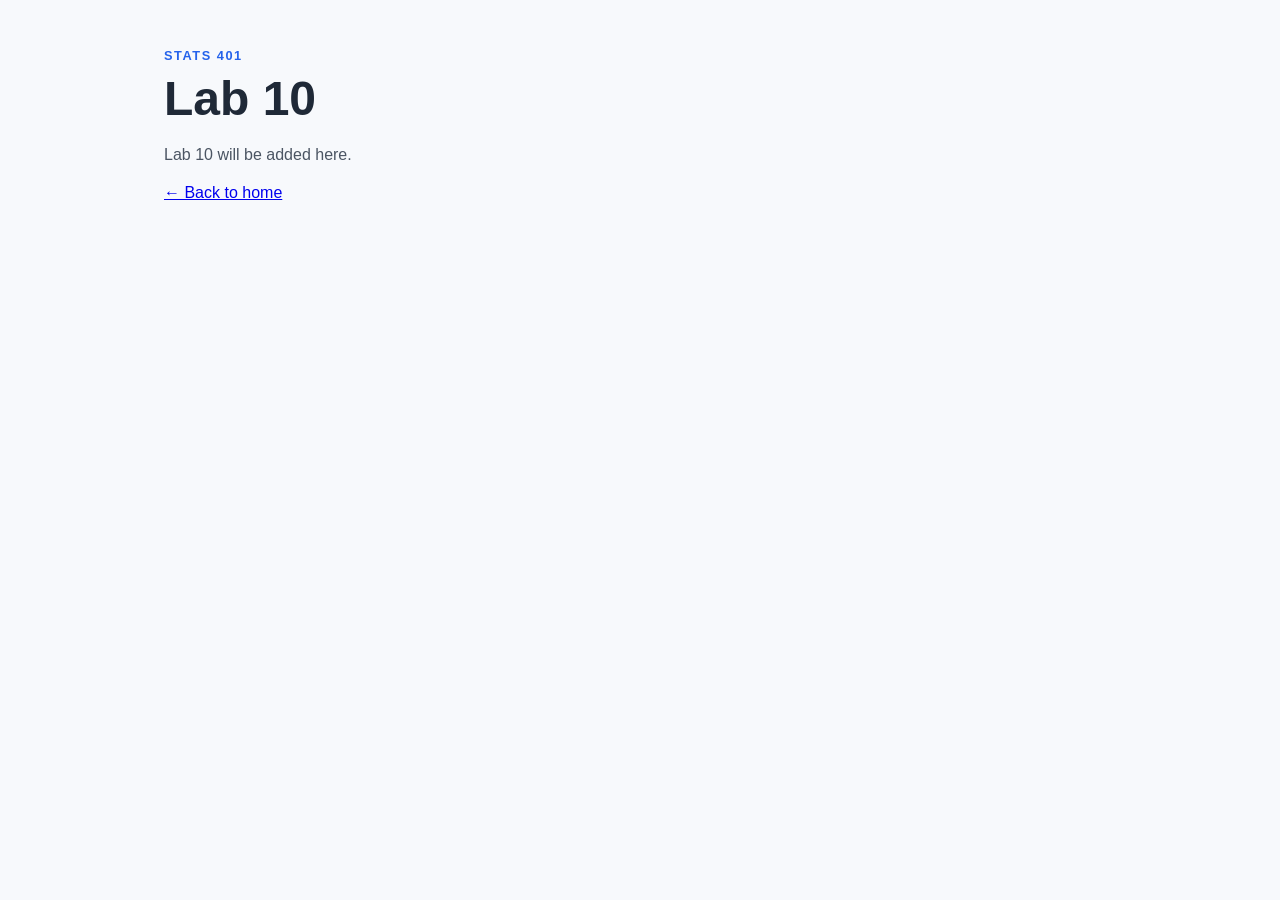
==== lab10/index.html @ aa63a62f "create STATS 401 lab website" ====
<!doctype html><html lang="en"><head><meta charset="UTF-8"><meta name="viewport" content="width=device-width, initial-scale=1.0"><title>Lab 10</title><link rel="stylesheet" href="../css/style.css"></head><body><main class="page-shell"><p class="eyebrow">STATS 401</p><h1>Lab 10</h1><p class="intro">Lab 10 will be added here.</p><p><a href="../index.html">← Back to home</a></p></main></body></html>
---- css/style.css ----
:root { color-scheme: light; font-family: Arial, sans-serif; color: #1f2937; background: #f7f9fc; }
* { box-sizing: border-box; }
body { margin: 0; }
.page-shell { max-width: 1000px; margin: 0 auto; padding: 48px 24px 64px; }
.eyebrow { margin: 0; color: #2563eb; font-size: .8rem; font-weight: 700; letter-spacing: .12em; }
h1 { margin: 8px 0; font-size: clamp(2rem, 5vw, 3rem); }
h2 { margin-top: 0; }
.intro { color: #4b5563; line-height: 1.6; }
.lab-nav { display: flex; flex-wrap: wrap; gap: 8px; margin: 32px 0; padding-bottom: 20px; border-bottom: 1px solid #dbe2ea; }
.lab-nav a { padding: 8px 14px; border-radius: 6px; background: #e9eef5; color: #24324a; text-decoration: none; font-weight: 600; }
.lab-nav a:hover, .lab-nav a.active { background: #2563eb; color: #fff; }
.card { max-width: 650px; padding: 26px; border: 1px solid #dbe2ea; border-radius: 12px; background: #fff; box-shadow: 0 5px 16px rgb(31 41 55 / 7%); }
.button { display: inline-block; margin-top: 8px; padding: 10px 15px; border-radius: 6px; background: #2563eb; color: #fff; text-decoration: none; font-weight: 700; }
.chart-card { padding: 24px; overflow-x: auto; border: 1px solid #dbe2ea; border-radius: 12px; background: #fff; }
#chart svg { display: block; max-width: 100%; height: auto; }
.bar { fill: #2563eb; }
.bar:hover { fill: #1d4ed8; }
.label { fill: #334155; font-size: 13px; text-anchor: middle; }
.score-label { fill: #1e3a5f; font-size: 13px; font-weight: 700; text-anchor: middle; }
.error { color: #b91c1c; font-weight: 700; }
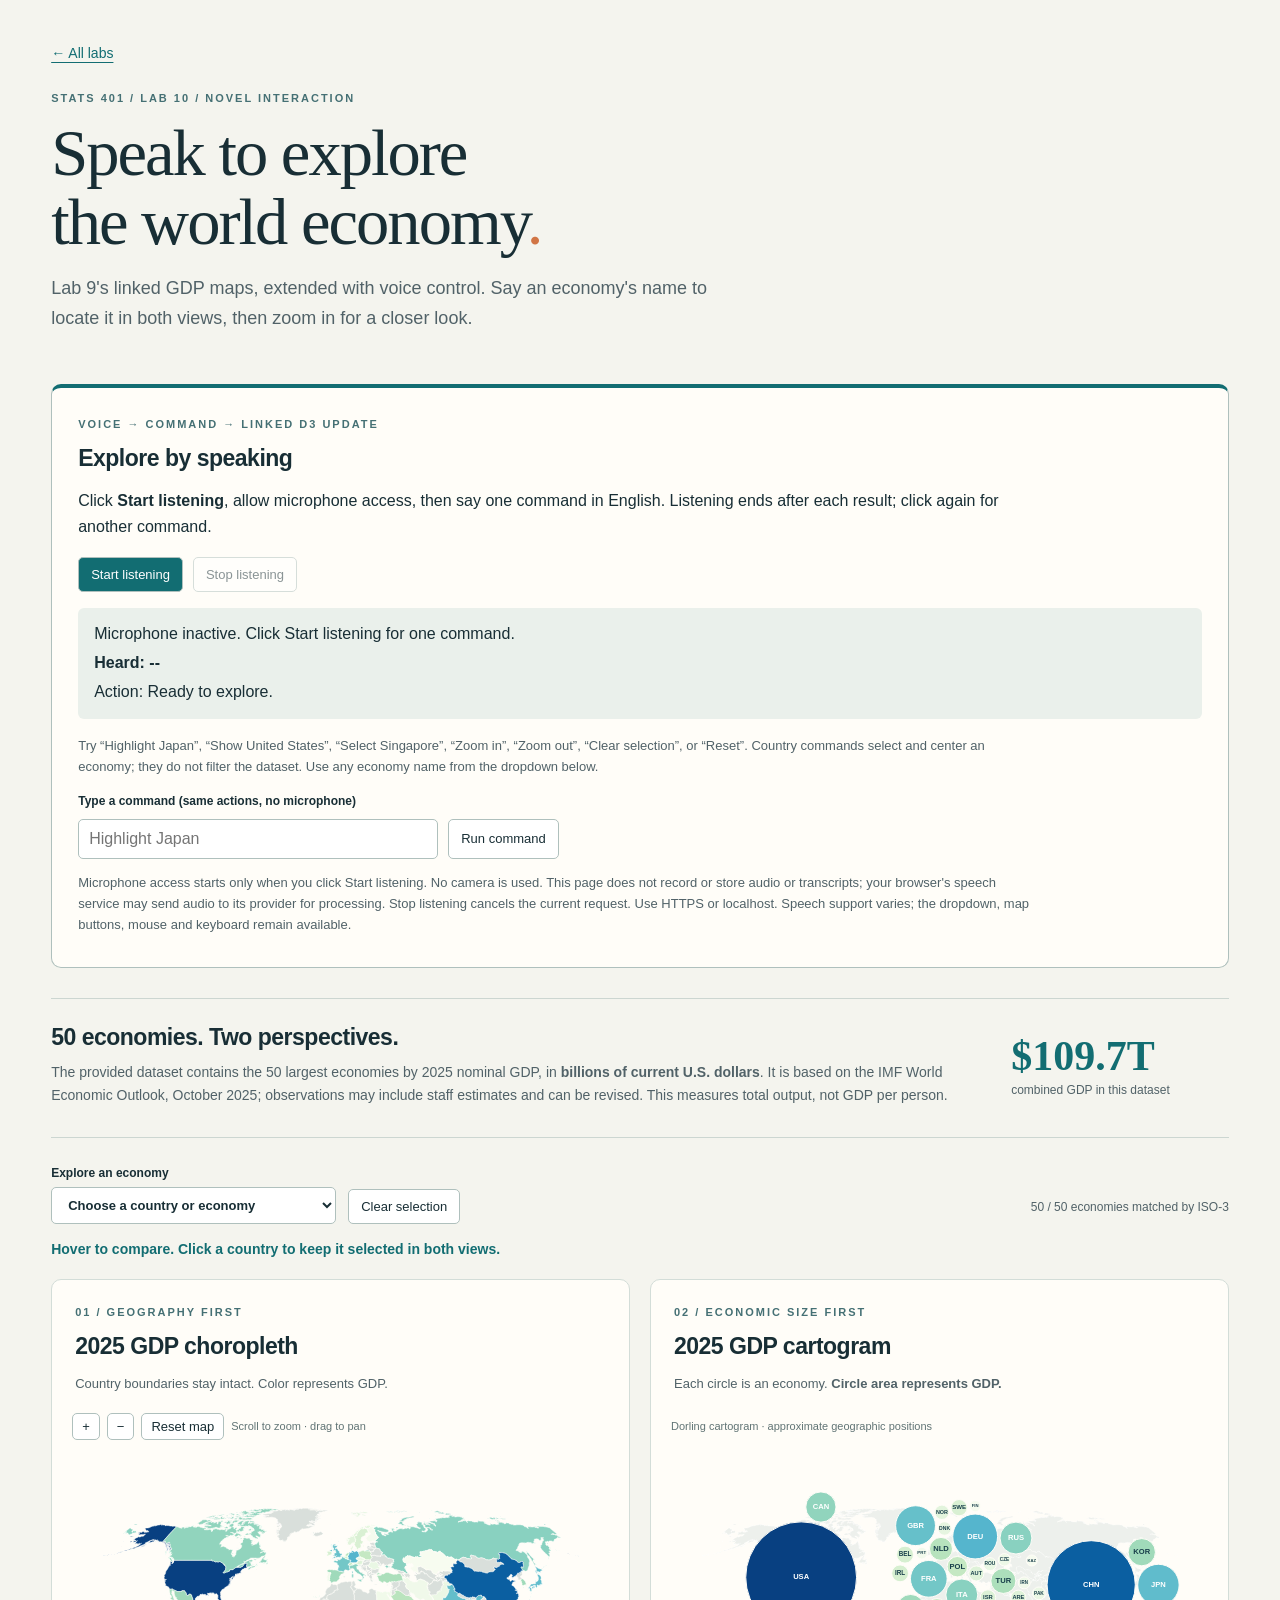
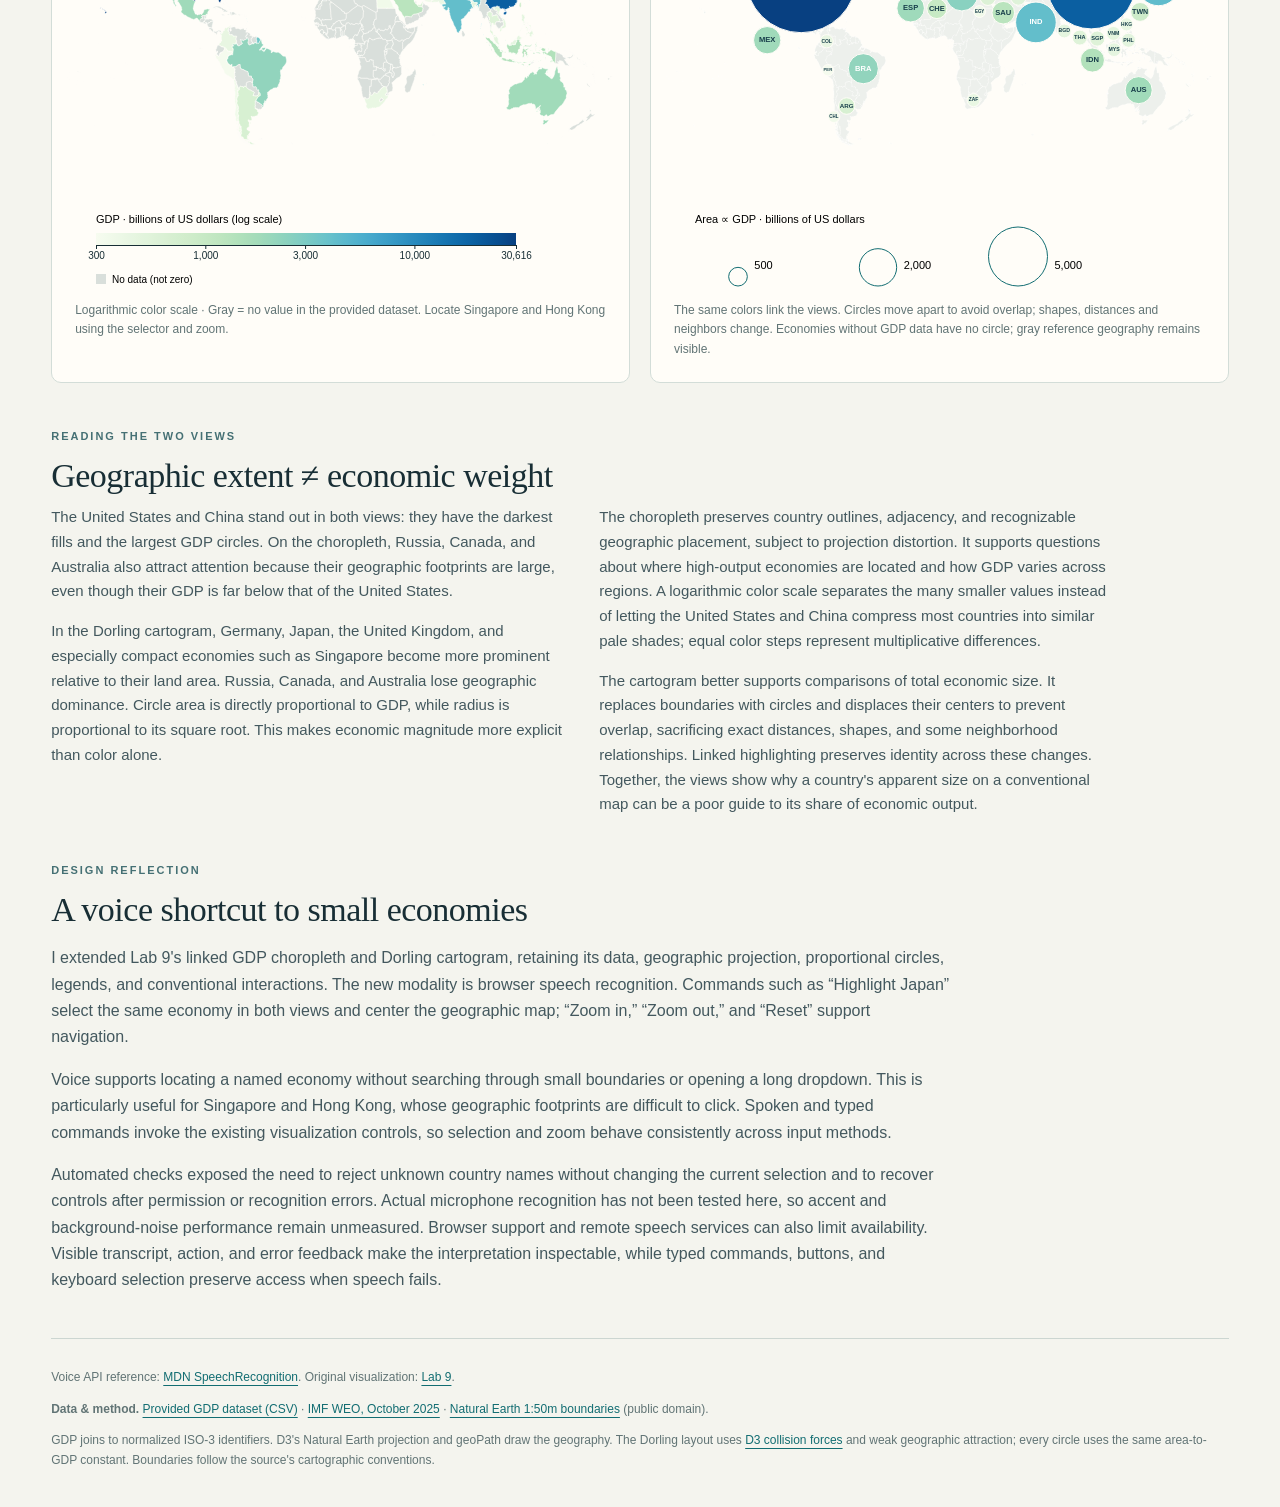
==== commit 03f34997: "Complete Lab 10”" ====
--- a/lab10/index.html
+++ b/lab10/index.html
@@ -1 +1,66 @@
-<!doctype html><html lang="en"><head><meta charset="UTF-8"><meta name="viewport" content="width=device-width, initial-scale=1.0"><title>Lab 10</title><link rel="stylesheet" href="../css/style.css"></head><body><main class="page-shell"><p class="eyebrow">STATS 401</p><h1>Lab 10</h1><p class="intro">Lab 10 will be added here.</p><p><a href="../index.html">← Back to home</a></p></main></body></html>
+<!doctype html>
+<html lang="en">
+<head>
+  <meta charset="UTF-8">
+  <meta name="viewport" content="width=device-width, initial-scale=1">
+  <title>Lab 10 - Speak to explore the world economy</title>
+  <link rel="stylesheet" href="../lab9/lab9.css">
+  <link rel="stylesheet" href="lab10.css">
+  <script defer src="../lab4/vendor/d3.v7.min.js"></script>
+  <script defer src="../lab9/lab9.js"></script>
+  <script defer src="lab10.js"></script>
+</head>
+<body><main>
+  <header>
+    <a class="back" href="../">← All labs</a>
+    <p class="eyebrow">STATS 401 / LAB 10 / NOVEL INTERACTION</p>
+    <h1>Speak to explore<br>the world economy<span>.</span></h1>
+    <p class="intro">Lab 9's linked GDP maps, extended with voice control. Say an economy's name to locate it in both views, then zoom in for a closer look.</p>
+  </header>
+  <section class="voice-panel" aria-labelledby="voice-title">
+    <p class="eyebrow">VOICE &rarr; COMMAND &rarr; LINKED D3 UPDATE</p>
+    <h2 id="voice-title">Explore by speaking</h2>
+    <p>Click <strong>Start listening</strong>, allow microphone access, then say one command in English. Listening ends after each result; click again for another command.</p>
+    <div class="voice-controls"><button id="voice-start" type="button" disabled>Start listening</button><button id="voice-stop" type="button" disabled>Stop listening</button></div>
+    <div class="feedback" aria-live="polite" aria-atomic="true"><p id="voice-status">Preparing voice controls...</p><p id="voice-heard">Heard: --</p><p id="voice-action">Action: Waiting for maps.</p></div>
+    <p class="command-help">Try <q>Highlight Japan</q>, <q>Show United States</q>, <q>Select Singapore</q>, <q>Zoom in</q>, <q>Zoom out</q>, <q>Clear selection</q>, or <q>Reset</q>. Country commands select and center an economy; they do not filter the dataset. Use any economy name from the dropdown below.</p>
+    <form id="command-form"><label for="command-input">Type a command (same actions, no microphone)</label><div class="voice-controls"><input id="command-input" placeholder="Highlight Japan" autocomplete="off" maxlength="120" required><button id="command-run" disabled>Run command</button></div></form>
+    <p class="privacy">Microphone access starts only when you click Start listening. No camera is used. This page does not record or store audio or transcripts; your browser's speech service may send audio to its provider for processing. Stop listening cancels the current request. Use HTTPS or localhost. Speech support varies; the dropdown, map buttons, mouse and keyboard remain available.</p>
+  </section>
+  <section class="dataset" aria-labelledby="dataset-title">
+    <div><h2 id="dataset-title">50 economies. Two perspectives.</h2><p>The provided dataset contains the 50 largest economies by 2025 nominal GDP, in <strong>billions of current U.S. dollars</strong>. It is based on the IMF World Economic Outlook, October 2025; observations may include staff estimates and can be revised. This measures total output, not GDP per person.</p></div>
+    <div class="stat"><strong id="total">—</strong><span>combined GDP in this dataset</span></div>
+  </section>
+  <section class="explorer" aria-label="Coordinated GDP maps">
+    <div class="toolbar"><label for="country-select">Explore an economy <select id="country-select"><option value="">Choose a country or economy</option></select></label><button id="clear" type="button">Clear selection</button><span id="join-status" role="status">Loading boundaries and GDP…</span></div>
+    <p id="selection" aria-live="polite">Hover to compare. Click a country to keep it selected in both views.</p>
+    <div class="maps">
+      <article class="map-card"><div class="card-heading"><p class="eyebrow">01 / GEOGRAPHY FIRST</p><h2>2025 GDP choropleth</h2><p>Country boundaries stay intact. Color represents GDP.</p></div>
+        <div class="map-tools"><button data-zoom="in" type="button" aria-label="Zoom in choropleth">+</button><button data-zoom="out" type="button" aria-label="Zoom out choropleth">−</button><button data-zoom="reset" type="button">Reset map</button><span>Scroll to zoom · drag to pan</span></div>
+        <svg id="choropleth" viewBox="0 0 760 480" role="group" aria-label="World choropleth of 2025 nominal GDP"></svg>
+        <div id="color-legend" class="legend"></div>
+        <p class="map-note">Logarithmic color scale · Gray = no value in the provided dataset. Locate Singapore and Hong Kong using the selector and zoom.</p>
+      </article>
+      <article class="map-card"><div class="card-heading"><p class="eyebrow">02 / ECONOMIC SIZE FIRST</p><h2>2025 GDP cartogram</h2><p>Each circle is an economy. <strong>Circle area represents GDP.</strong></p></div>
+        <div class="map-tools"><span>Dorling cartogram · approximate geographic positions</span></div>
+        <svg id="cartogram" viewBox="0 0 760 480" role="group" aria-label="Dorling cartogram with circle area proportional to GDP"></svg>
+        <div id="area-legend" class="legend"></div>
+        <p class="map-note">The same colors link the views. Circles move apart to avoid overlap; shapes, distances and neighbors change. Economies without GDP data have no circle; gray reference geography remains visible.</p>
+      </article>
+    </div>
+  </section>
+  <section class="analysis" aria-labelledby="comparison-title"><p class="eyebrow">READING THE TWO VIEWS</p><h2 id="comparison-title">Geographic extent ≠ economic weight</h2>
+    <div id="comparison">
+      <p>The United States and China stand out in both views: they have the darkest fills and the largest GDP circles. On the choropleth, Russia, Canada, and Australia also attract attention because their geographic footprints are large, even though their GDP is far below that of the United States.</p>
+      <p>In the Dorling cartogram, Germany, Japan, the United Kingdom, and especially compact economies such as Singapore become more prominent relative to their land area. Russia, Canada, and Australia lose geographic dominance. Circle area is directly proportional to GDP, while radius is proportional to its square root. This makes economic magnitude more explicit than color alone.</p>
+      <p>The choropleth preserves country outlines, adjacency, and recognizable geographic placement, subject to projection distortion. It supports questions about where high-output economies are located and how GDP varies across regions. A logarithmic color scale separates the many smaller values instead of letting the United States and China compress most countries into similar pale shades; equal color steps represent multiplicative differences.</p>
+      <p>The cartogram better supports comparisons of total economic size. It replaces boundaries with circles and displaces their centers to prevent overlap, sacrificing exact distances, shapes, and some neighborhood relationships. Linked highlighting preserves identity across these changes. Together, the views show why a country's apparent size on a conventional map can be a poor guide to its share of economic output.</p>
+    </div>
+  </section>
+  <section class="analysis" aria-labelledby="reflection-title"><p class="eyebrow">DESIGN REFLECTION</p><h2 id="reflection-title">A voice shortcut to small economies</h2><div id="reflection">
+    <p>I extended Lab 9's linked GDP choropleth and Dorling cartogram, retaining its data, geographic projection, proportional circles, legends, and conventional interactions. The new modality is browser speech recognition. Commands such as &ldquo;Highlight Japan&rdquo; select the same economy in both views and center the geographic map; &ldquo;Zoom in,&rdquo; &ldquo;Zoom out,&rdquo; and &ldquo;Reset&rdquo; support navigation.</p>
+    <p>Voice supports locating a named economy without searching through small boundaries or opening a long dropdown. This is particularly useful for Singapore and Hong Kong, whose geographic footprints are difficult to click. Spoken and typed commands invoke the existing visualization controls, so selection and zoom behave consistently across input methods.</p>
+    <p>Automated checks exposed the need to reject unknown country names without changing the current selection and to recover controls after permission or recognition errors. Actual microphone recognition has not been tested here, so accent and background-noise performance remain unmeasured. Browser support and remote speech services can also limit availability. Visible transcript, action, and error feedback make the interpretation inspectable, while typed commands, buttons, and keyboard selection preserve access when speech fails.</p>
+  </div></section>
+  <footer><p>Voice API reference: <a href="https://developer.mozilla.org/en-US/docs/Web/API/SpeechRecognition">MDN SpeechRecognition</a>. Original visualization: <a href="../lab9/">Lab 9</a>.</p><p><strong>Data & method.</strong> <a href="../data/lab9_gdp_2025_top50.csv">Provided GDP dataset (CSV)</a> · <a href="https://www.imf.org/en/Publications/WEO/weo-database/2025/October">IMF WEO, October 2025</a> · <a href="https://www.naturalearthdata.com/downloads/50m-cultural-vectors/50m-admin-0-countries-2/">Natural Earth 1:50m boundaries</a> (public domain).</p><p>GDP joins to normalized ISO-3 identifiers. D3's Natural Earth projection and geoPath draw the geography. The Dorling layout uses <a href="https://d3js.org/d3-force/collide">D3 collision forces</a> and weak geographic attraction; every circle uses the same area-to-GDP constant. Boundaries follow the source's cartographic conventions.</p></footer>
+</main><div id="tooltip" role="tooltip" hidden></div></body></html>
--- a/lab9/lab9.css
+++ b/lab9/lab9.css
@@ -0,0 +1 @@
+:root{font-family:Inter,Arial,sans-serif;color:#182e35;background:#f4f4ee;font-synthesis:none}*{box-sizing:border-box}body{margin:0}main{max-width:1560px;margin:auto;padding:36px 4vw 24px}a{color:#126d72;text-underline-offset:4px}header{padding:8px 0 32px;max-width:860px}.back{font-size:14px}.eyebrow{font-size:11px;letter-spacing:2px;font-weight:700;color:#457074;margin:27px 0 12px}h1{font-family:Georgia,serif;font-size:clamp(42px,5.2vw,76px);font-weight:400;line-height:1.03;letter-spacing:-2px;margin:0}h1 span{color:#d17545}.intro{font-size:18px;line-height:1.65;max-width:690px;color:#516268}h2{font-size:23px;letter-spacing:-.5px;margin:0 0 10px}p{line-height:1.65}.dataset{display:flex;gap:60px;align-items:center;padding:25px 0 30px;border-top:1px solid #ccd6d1;border-bottom:1px solid #ccd6d1}.dataset>div:first-child{max-width:900px}.dataset p{font-size:14px;margin:0;color:#516268}.stat{min-width:210px}.stat strong{display:block;font-family:Georgia,serif;font-size:42px;color:#126d72}.stat span{font-size:12px;color:#516268}.toolbar{display:flex;align-items:end;gap:12px;flex-wrap:wrap;margin-top:28px}label{font-size:12px;font-weight:700}select{display:block;max-width:100%;width:285px;margin-top:7px}select,button{padding:9px 12px;border:1px solid #afc0bd;border-radius:5px;color:#182e35;background:#fff;font:inherit;font-size:13px}button{cursor:pointer}button:hover{background:#e3eeea}button:focus-visible,select:focus-visible{outline:3px solid #cf7444;outline-offset:2px}#join-status{font-size:12px;color:#516268;margin-left:auto;padding-bottom:10px}#selection{min-height:27px;font-size:14px;color:#126d72;font-weight:600}.maps{display:grid;grid-template-columns:1fr 1fr;gap:20px}.map-card{min-width:0;border:1px solid #d3ddd8;background:#fffdf8;border-radius:10px;overflow:hidden}.card-heading{padding:0 23px}.card-heading .eyebrow{margin-top:23px}.card-heading p:last-child{font-size:13px;color:#516268;min-height:22px}.map-tools{padding:0 20px;display:flex;align-items:center;gap:7px;min-height:36px}.map-tools span{font-size:11px;color:#617475}.map-tools button{padding:5px 9px}svg{display:block;width:100%;height:auto}#choropleth{touch-action:none;cursor:grab}#choropleth:active{cursor:grabbing}.country{stroke:#fffdf8;stroke-width:.5;vector-effect:non-scaling-stroke}.economy circle{stroke:#fffdf8;stroke-width:1.3}.country,.economy{cursor:pointer;outline:none}.country.active,.country:focus{stroke:#d3642c;stroke-width:2.5}.economy.active circle,.economy:focus circle{stroke:#d3642c;stroke-width:3}.economy text{font-size:10px;text-anchor:middle;dominant-baseline:middle;pointer-events:none;font-weight:700}.legend{padding:0 22px;min-height:82px}.legend svg{max-width:480px;height:80px}.map-note{font-size:12px;color:#617475;margin:10px 23px 22px}.locator{fill:none;stroke:#d3642c;stroke-width:2;pointer-events:none;vector-effect:non-scaling-stroke}.analysis{margin:44px 0;max-width:1060px}.analysis h2{font-family:Georgia,serif;font-size:34px;font-weight:400}#comparison{columns:2;column-gap:36px;font-size:15px;color:#43585e}#comparison p{margin-top:0;break-inside:avoid}footer{border-top:1px solid #ccd6d1;padding-top:17px;color:#617475;font-size:12px}#tooltip{position:fixed;z-index:10;background:#182e35;color:#fff;padding:12px 15px;border-radius:6px;pointer-events:none;max-width:280px;box-shadow:0 5px 20px #0002;font-size:13px;line-height:1.6}@media(max-width:900px){.maps{grid-template-columns:1fr}.dataset{gap:25px}.stat{min-width:160px}}@media(max-width:560px){main{padding:23px 18px}.dataset{display:block}.stat{margin-top:20px}.stat strong{font-size:34px}#join-status{margin-left:0;width:100%}#comparison{columns:1}.map-tools{flex-wrap:wrap}.card-heading{padding:0 16px}h1{letter-spacing:-1px}}
--- a/lab10/lab10.css
+++ b/lab10/lab10.css
@@ -0,0 +1 @@
+.voice-panel{background:#fffdf8;border:1px solid #afc0bd;border-top:4px solid #126d72;border-radius:10px;padding:0 26px 18px;margin-bottom:30px}.voice-panel>p{max-width:960px}.voice-controls{display:flex;gap:10px;flex-wrap:wrap;margin:10px 0}#voice-start{background:#126d72;color:white}button:disabled{opacity:.5;cursor:default}.feedback{background:#eaf0eb;border-radius:6px;padding:10px 16px;margin:16px 0}.feedback p{margin:3px 0;overflow-wrap:anywhere}#voice-heard{font-weight:bold}input{font:inherit;padding:10px;border:1px solid #afc0bd;border-radius:5px;max-width:100%;width:360px}input:focus-visible{outline:3px solid #cf7444;outline-offset:2px}.privacy,.command-help{font-size:13px;color:#516268}#reflection{max-width:900px;color:#43585e}#voice-status[data-state="error"]{color:#973c24}@media(max-width:560px){.voice-panel{padding:0 16px 16px}}
